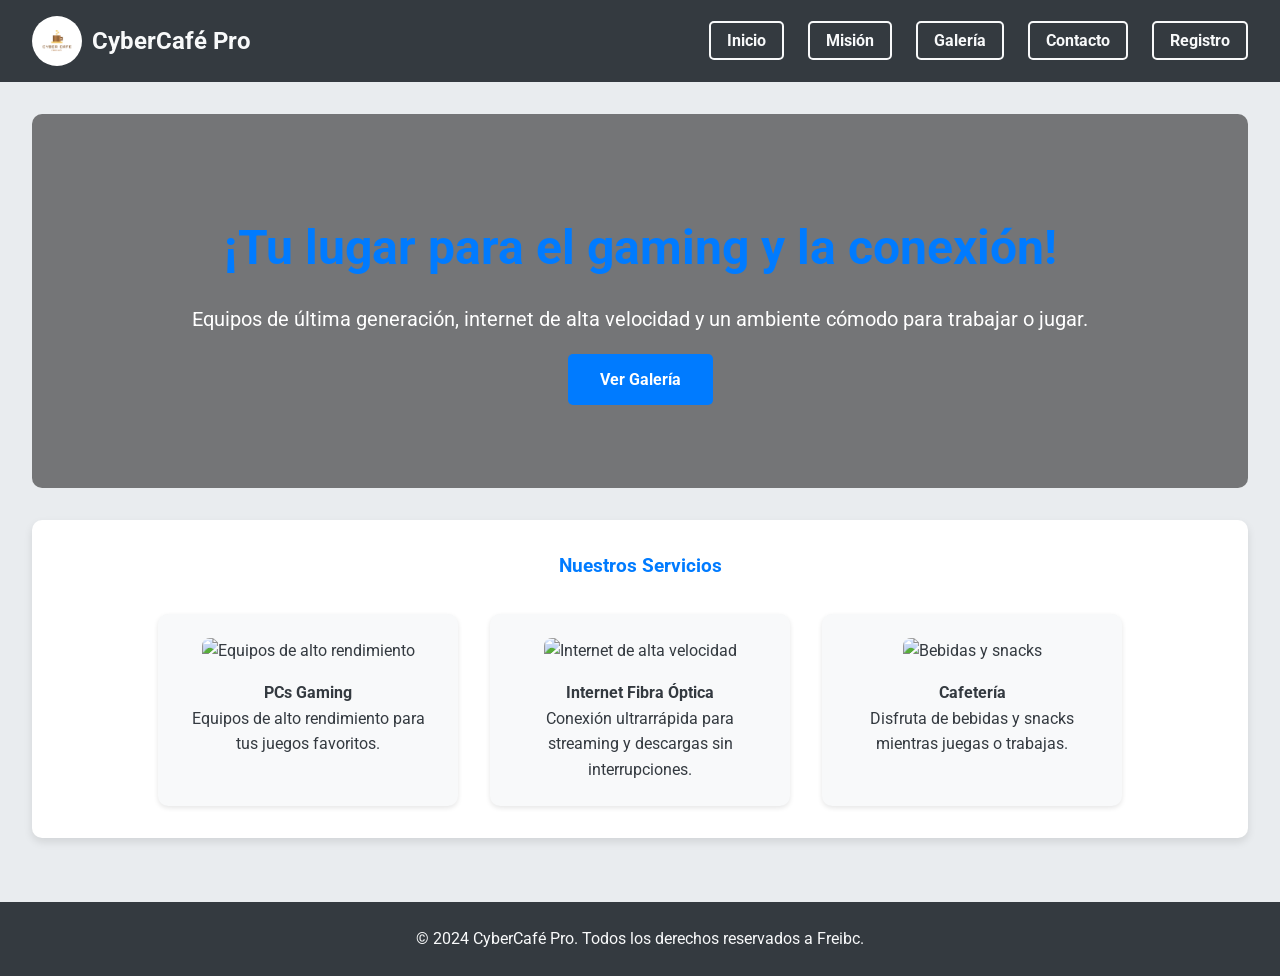
==== index.html @ aefdee65 "initial commit" ====
<!DOCTYPE html>
<html lang="es">
<head>
    <meta charset="UTF-8">
    <meta name="viewport" content="width=device-width, initial-scale=1.0">
    <title>CyberCafé - Inicio</title>
    <link rel="stylesheet" href="styles.css">
</head>
<body>
    <header>
    <div class="logo">
        <img src="[data-uri]" alt="Logo CyberCafé">
        <h1>CyberCafé Pro</h1>
    </div>
    <button class="menu-toggle" aria-label="Toggle navigation menu">
        <span></span>
        <span></span>
        <span></span>
    </button>
    <nav class="nav-links">
        <ul>
            <li><a href="index.html" class="nav-button">Inicio</a></li>
            <li><a href="Mision.html" class="nav-button">Misión</a></li>
            <li><a href="Galeria.html" class="nav-button">Galería</a></li>
            <li><a href="contacto.html" class="nav-button">Contacto</a></li>
            <li><a href="registro.html" class="nav-button">Registro</a></li>
        </ul>
    </nav>
</header>

    <main>
        <section class="hero">
            <div class="hero-content">
                <h2>¡Tu lugar para el gaming y la conexión!</h2>
                <p>Equipos de última generación, internet de alta velocidad y un ambiente cómodo para trabajar o jugar.</p>
                <a href="Galeria.html" class="cta-button">Ver Galería</a>
            </div>
        </section>

        <section class="services">
            <h3>Nuestros Servicios</h3>
            <div class="service-cards">
                <div class="card">
                    <img src="https://encrypted-tbn0.gstatic.com/images?q=tbn:ANd9GcT0Jfj5TYl6OGeAR7tx6cUHKBZXYnqy0KkGkFdvzjFelmilLmOEPoEXVnWvxpsPdME_N8Y&usqp=CAU" alt="Equipos de alto rendimiento">
                    <h4>PCs Gaming</h4>
                    <p>Equipos de alto rendimiento para tus juegos favoritos.</p>
                </div>
                <div class="card">
                    <img src="https://encrypted-tbn0.gstatic.com/images?q=tbn:ANd9GcSCpmRDUAZVI9Y-EkLAJDK2bNL8jsAkHQw8mA&s" alt="Internet de alta velocidad">
                    <h4>Internet Fibra Óptica</h4>
                    <p>Conexión ultrarrápida para streaming y descargas sin interrupciones.</p>
                </div>
                <div class="card">
                    <img src="https://encrypted-tbn0.gstatic.com/images?q=tbn:ANd9GcSEBYTar9UYnkkDcdITlEC1TetjvfOmjoZFKg&s" alt="Bebidas y snacks">
                    <h4>Cafetería</h4>
                    <p>Disfruta de bebidas y snacks mientras juegas o trabajas.</p>
                </div>
            </div>
        </section>
    </main>

    <footer>
        <p>&copy; 2024 CyberCafé Pro. Todos los derechos reservados a Freibc.</p>
    </footer>

    <script src="script.js"></script>
</body>
</html>
---- styles.css ----
@import url('https://fonts.googleapis.com/css2?family=Roboto:wght@400;700&display=swap');

:root {
    --primary-color: #007BFF;
    --secondary-color: #6c757d;
    --dark-color: #343a40;
    --light-color: #f8f9fa;
    --background-color: #e9ecef;
}

* {
    box-sizing: border-box;
    margin: 0;
    padding: 0;
}

body {
    font-family: 'Roboto', sans-serif;
    line-height: 1.6;
    background-color: var(--background-color);
    color: var(--dark-color);
}

header {
    background-color: var(--dark-color);
    color: var(--light-color);
    padding: 1rem 2rem;
    display: flex;
    justify-content: space-between;
    align-items: center;
    flex-wrap: wrap;
    position: sticky;
    top: 0;
    z-index: 1000;
}

.logo {
    display: flex;
    align-items: center;
}

.logo img {
    height: 50px;
    margin-right: 10px;
    border-radius: 50%;
}

.logo h1 {
    font-size: 1.5rem;
}

nav ul {
    list-style: none;
    display: flex;
    gap: 1.5rem;
}

nav a {
    color: var(--light-color);
    text-decoration: none;
    font-weight: 700;
    transition: color 0.3s ease;
}

nav a:hover {
    color: var(--primary-color);
}

.nav-button {
    background-color: transparent;
    border: 2px solid var(--light-color);
    padding: 0.5rem 1rem;
    border-radius: 5px;
    transition: background-color 0.3s ease, transform 0.3s ease;
}

.nav-button:hover {
    background-color: var(--primary-color);
    border-color: var(--primary-color);
    transform: scale(1.05);
}

/* Estilos para el menú de hamburguesa */
.menu-toggle {
    display: none; /* Oculto por defecto en desktop */
    flex-direction: column;
    justify-content: space-around;
    width: 30px;
    height: 25px;
    background: transparent;
    border: none;
    cursor: pointer;
    padding: 0;
    z-index: 1001;
}

.menu-toggle span {
    display: block;
    width: 100%;
    height: 3px;
    background: var(--light-color);
    border-radius: 3px;
    transition: all 0.3s linear;
    position: relative;
    transform-origin: 1px;
}

.menu-toggle.is-active span:nth-child(1) {
    transform: rotate(45deg);
}

.menu-toggle.is-active span:nth-child(2) {
    opacity: 0;
    transform: translateX(-100%);
}

.menu-toggle.is-active span:nth-child(3) {
    transform: rotate(-45deg);
}

.nav-links {
    transition: transform 0.5s ease-in-out;
}

main {
    padding: 2rem;
}

.hero {
    background: url('https://images.unsplash.com/photo-1542751371-adc38448a05e?ixlib=rb-4.0.3&q=85&fm=jpg&crop=entropy&cs=srgb&w=1920') no-repeat center center/cover;
    color: white;
    text-align: center;
    padding: 6rem 2rem;
    border-radius: 10px;
    margin-bottom: 2rem;
    position: relative;
    overflow: hidden;
}

.hero::before {
    content: '';
    position: absolute;
    top: 0;
    left: 0;
    width: 100%;
    height: 100%;
    background-color: rgba(0, 0, 0, 0.5);
    z-index: 1;
}

.hero-content {
    position: relative;
    z-index: 2;
}

.hero h2 {
    font-size: 3rem;
    margin-bottom: 1rem;
}

.hero p {
    font-size: 1.25rem;
    margin-bottom: 2rem;
}

.cta-button {
    background-color: var(--primary-color);
    color: white;
    padding: 1rem 2rem;
    text-decoration: none;
    border-radius: 5px;
    font-weight: 700;
    transition: background-color 0.3s ease, transform 0.3s ease;
}

.cta-button:hover {
    background-color: #0056b3;
    transform: scale(1.1);
}

.services, .mission-section, .gallery-section, .contact-section, .register-section {
    background-color: white;
    padding: 2rem;
    border-radius: 10px;
    box-shadow: 0 4px 8px rgba(0, 0, 0, 0.1);
    margin-bottom: 2rem;
}

.services h3, h2 {
    text-align: center;
    margin-bottom: 2rem;
    color: var(--primary-color);
}

.service-cards {
    display: flex;
    justify-content: center;
    flex-wrap: wrap;
    gap: 2rem;
}

.card {
    background-color: var(--light-color);
    border-radius: 10px;
    box-shadow: 0 2px 5px rgba(0, 0, 0, 0.1);
    width: 300px;
    text-align: center;
    padding: 1.5rem;
    transition: transform 0.3s ease, box-shadow 0.3s ease;
}

.card:hover {
    transform: translateY(-10px);
    box-shadow: 0 8px 16px rgba(0, 0, 0, 0.2);
}

.card img {
    width: 100%;
    height: 200px;
    object-fit: cover;
    border-radius: 8px;
    margin-bottom: 1rem;
}

.mission-section p {
    text-align: center;
    font-size: 1.1rem;
    max-width: 800px;
    margin: 0 auto;
}

.photo-gallery {
    display: grid;
    grid-template-columns: repeat(auto-fit, minmax(300px, 1fr));
    gap: 1rem;
}

.photo-gallery img {
    width: 100%;
    height: 100%;
    object-fit: cover;
    border-radius: 8px;
    transition: transform 0.3s ease;
}

.photo-gallery img:hover {
    transform: scale(1.05);
}

#contact-form, #register-form {
    display: flex;
    flex-direction: column;
    gap: 1rem;
    max-width: 500px;
    margin: 0 auto;
}

#contact-form label, #register-form label {
    font-weight: 700;
}

#contact-form input, #contact-form textarea, #register-form input {
    padding: 0.75rem;
    border: 1px solid var(--secondary-color);
    border-radius: 5px;
    font-size: 1rem;
}

.submit-button {
    background-color: var(--primary-color);
    color: white;
    padding: 1rem;
    border: none;
    border-radius: 5px;
    cursor: pointer;
    font-size: 1rem;
    font-weight: 700;
    transition: background-color 0.3s ease, transform 0.3s ease;
}

.submit-button:hover {
    background-color: #0056b3;
    transform: scale(1.02);
}

.social-links {
    text-align: center;
    margin-top: 1.5rem;
}

.social-button {
    background-color: var(--secondary-color);
    color: white;
    padding: 0.75rem 1.5rem;
    margin: 0 0.5rem;
    text-decoration: none;
    border-radius: 5px;
    font-weight: 700;
    transition: background-color 0.3s ease;
}

.social-button:hover {
    background-color: var(--dark-color);
}

footer {
    background-color: var(--dark-color);
    color: var(--light-color);
    text-align: center;
    padding: 1.5rem;
}

/* Media Queries para responsividad */
@media (max-width: 768px) {
    header {
        justify-content: space-between;
    }
    
    .menu-toggle {
        display: flex; /* Mostrar el botón de hamburguesa */
    }

    .nav-links {
        display: none;
        width: 100%;
        text-align: center;
        flex-direction: column;
        background-color: var(--dark-color);
        position: absolute;
        top: 80px; /* Ajusta este valor si el header tiene otra altura */
        left: 0;
        z-index: 999;
    }

    .nav-links.is-active {
        display: block;
    }

    .nav-links ul {
        flex-direction: column;
        padding: 1rem 0;
    }

    .nav-links li {
        margin: 1rem 0;
    }
}

@media (max-width: 480px) {
    .hero h2 {
        font-size: 2rem;
    }
    .hero p {
        font-size: 1rem;
    }
}
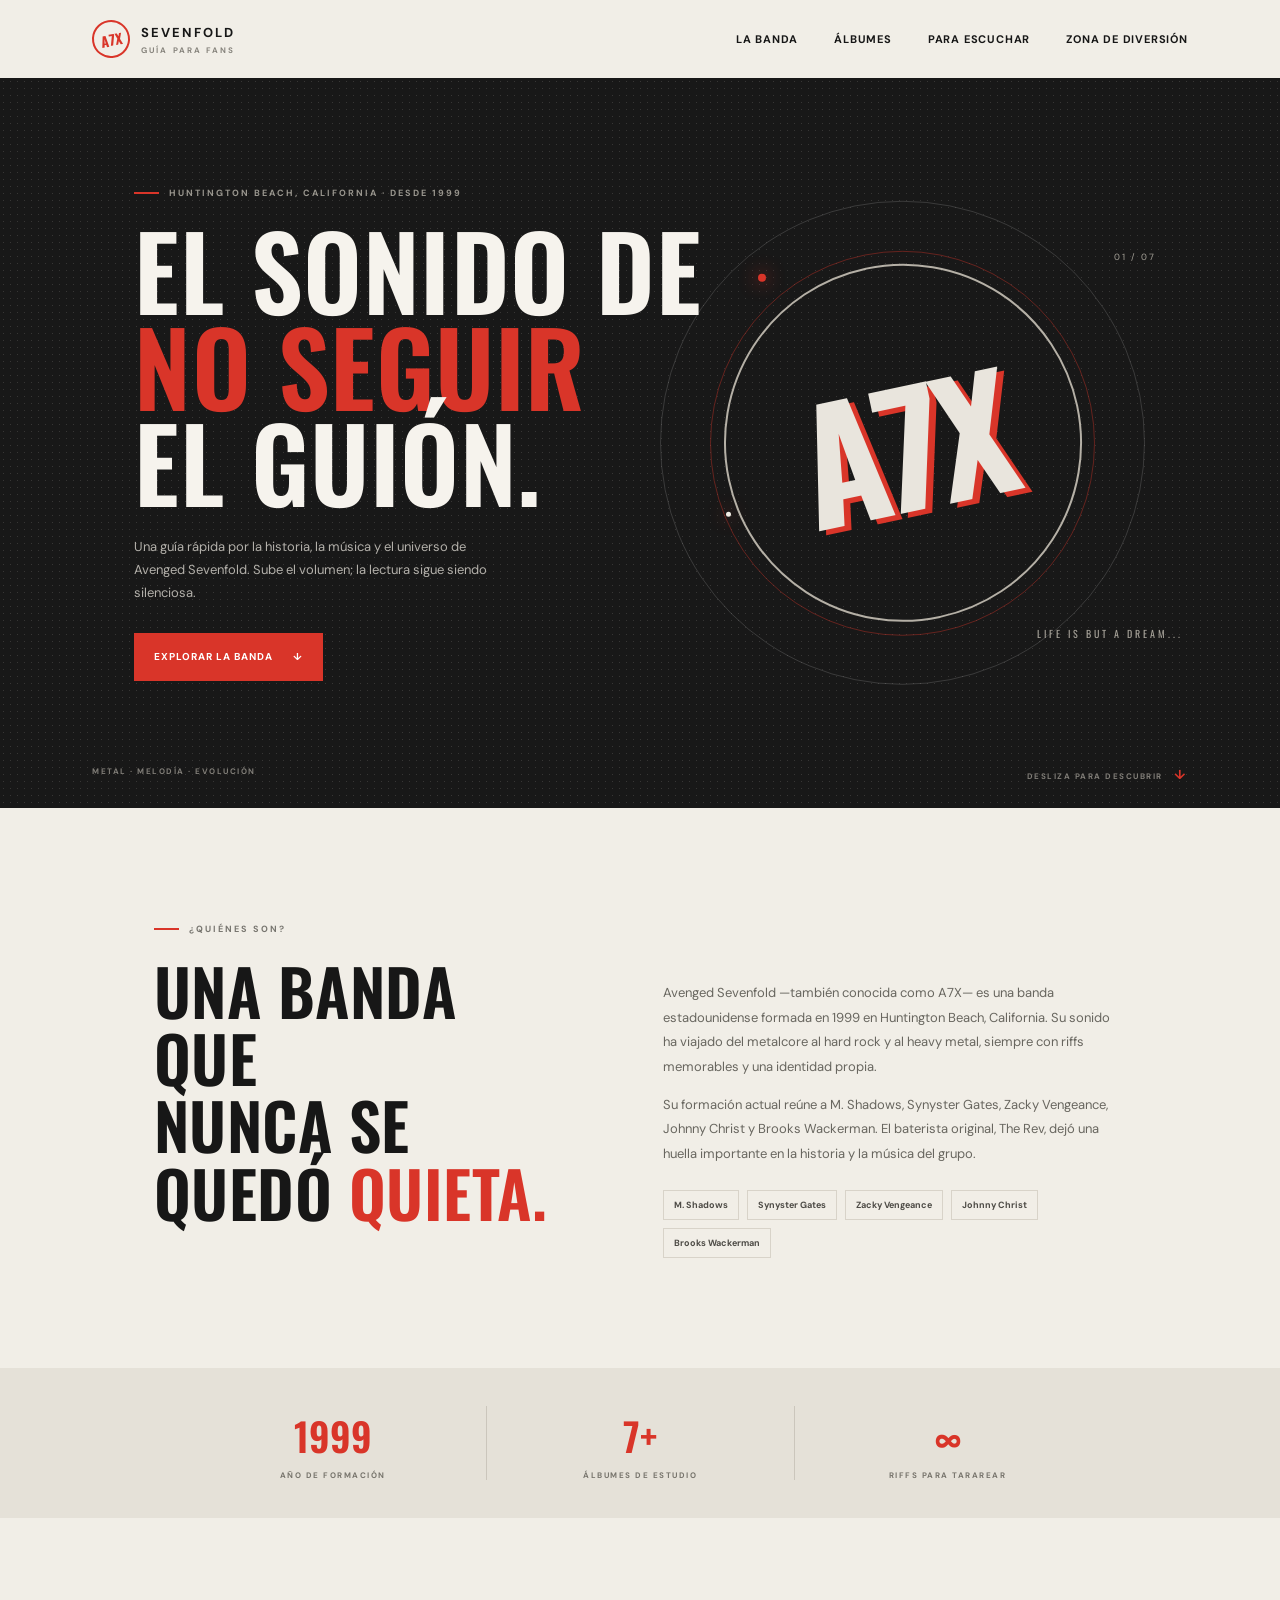
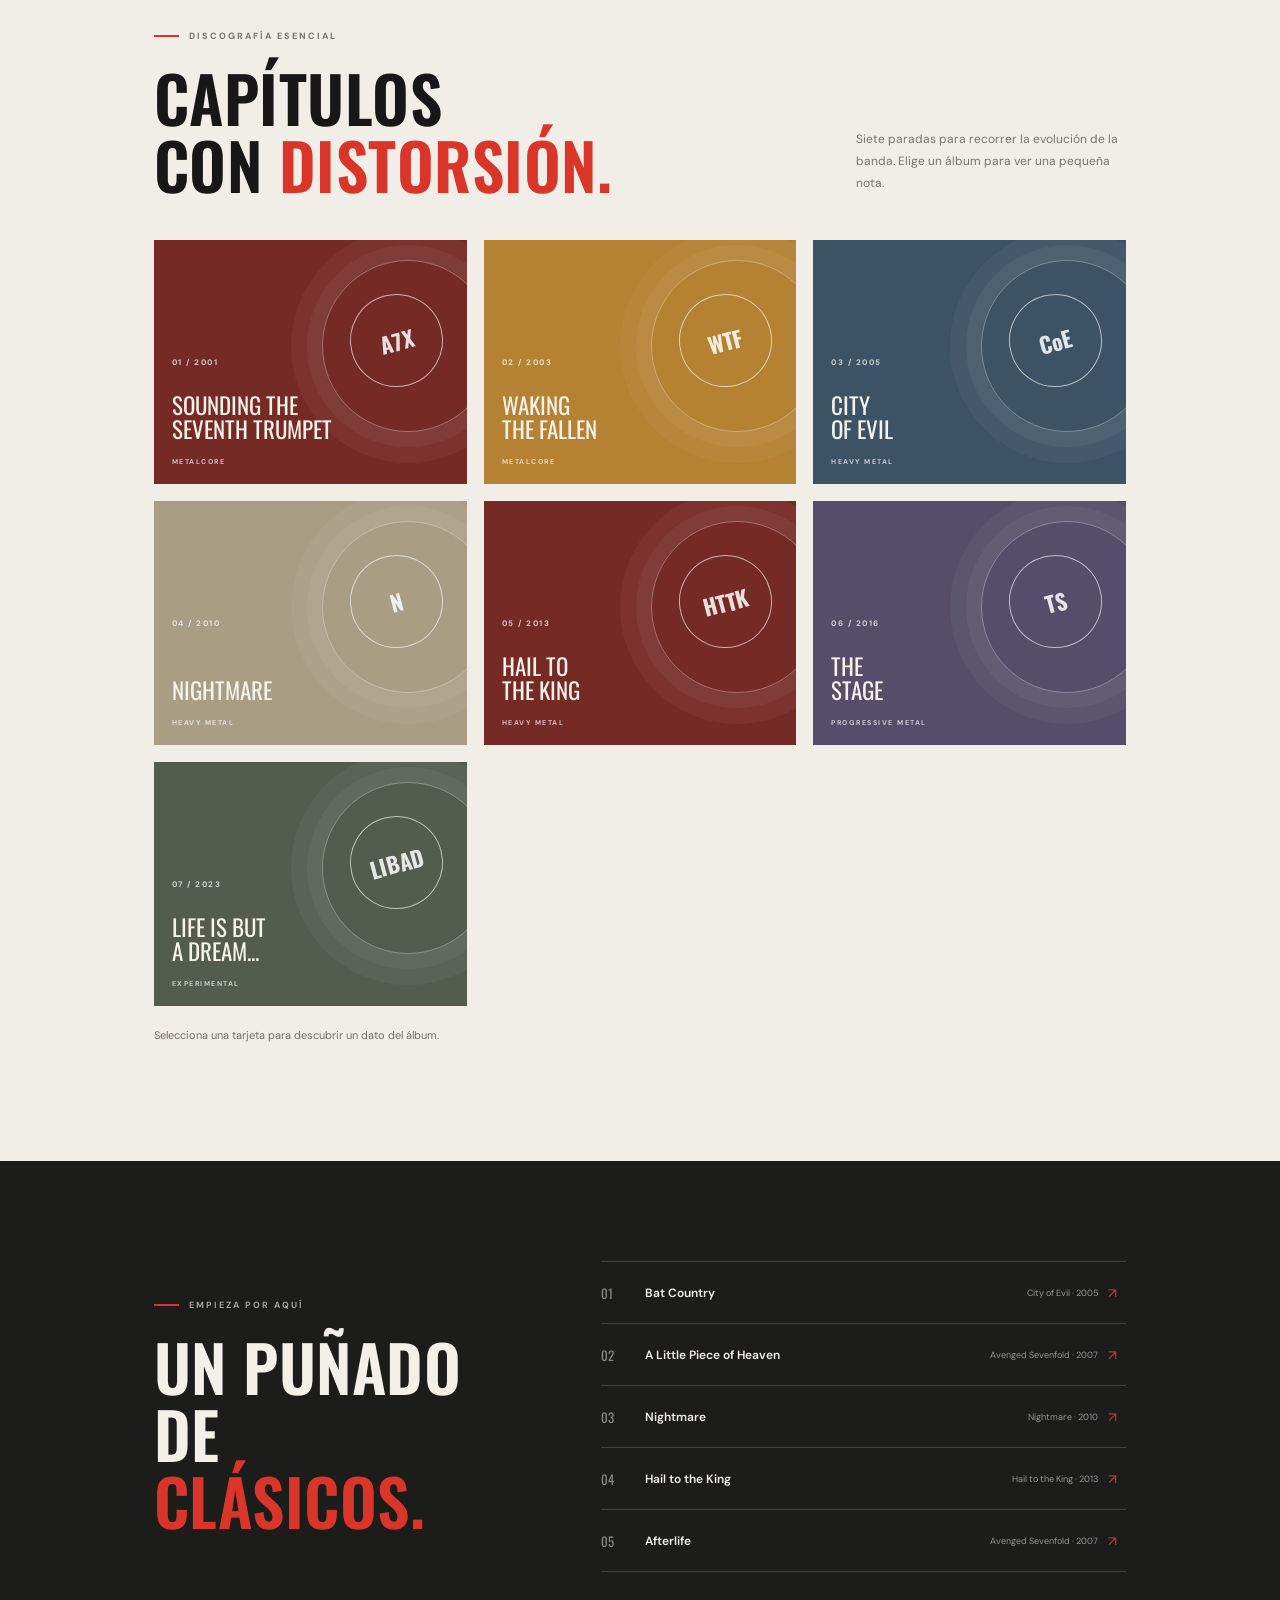
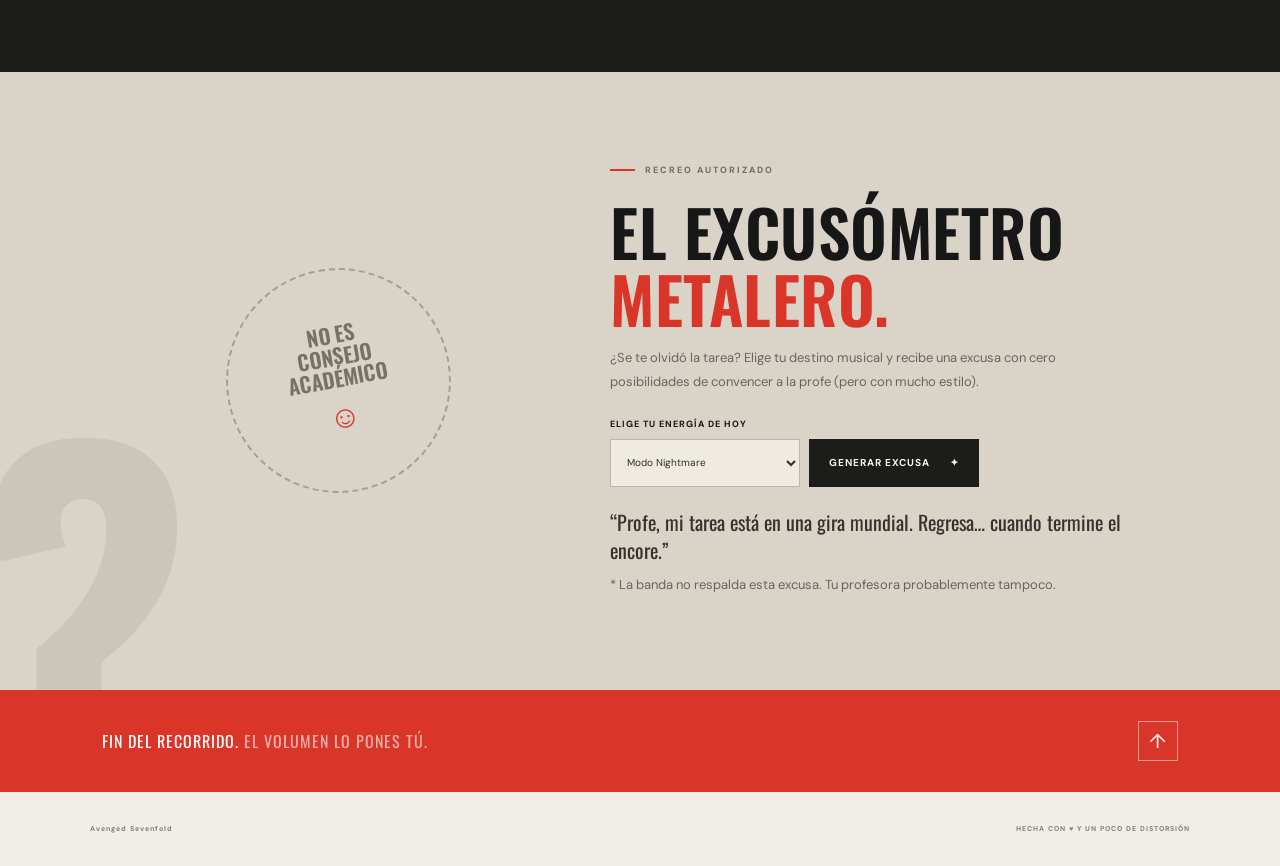
==== commit 02da8a15: "Add files via upload" ====
--- a/index.html
+++ b/index.html
@@ -1,68 +1,161 @@
-<!DOCTYPE html>
+<!doctype html>
 <html lang="es">
 <head>
-    <meta charset="UTF-8">
-    <meta name="viewport" content="width=device-width, initial-scale=1.0">
-    <title>CyberCafé - Inicio</title>
-    <link rel="stylesheet" href="styles.css">
+  <meta charset="utf-8">
+  <meta name="viewport" content="width=device-width, initial-scale=1">
+  <meta name="description" content="Una guía interactiva para descubrir la historia, los álbumes y las canciones de Avenged Sevenfold.">
+  <title>Avenged Sevenfold | Más allá del escenario</title>
+  <link rel="preconnect" href="https://fonts.googleapis.com">
+  <link rel="preconnect" href="https://fonts.gstatic.com" crossorigin>
+  <link href="https://fonts.googleapis.com/css2?family=DM+Sans:wght@400;500;600;700&family=Oswald:wght@500;600;700&display=swap" rel="stylesheet">
+  <link rel="stylesheet" href="styles.css">
 </head>
 <body>
-    <header>
-    <div class="logo">
-        <img src="[data-uri]" alt="Logo CyberCafé">
-        <h1>CyberCafé Pro</h1>
-    </div>
-    <button class="menu-toggle" aria-label="Toggle navigation menu">
-        <span></span>
-        <span></span>
-        <span></span>
+  <header class="site-header">
+    <a class="brand" href="#inicio" aria-label="Avenged Sevenfold, inicio">
+      <span class="brand-mark" aria-hidden="true">A7X</span>
+      <span>SEVENFOLD<span class="brand-subtitle">GUÍA PARA FANS</span></span>
+    </a>
+    <button class="menu-toggle" type="button" aria-expanded="false" aria-controls="main-nav">
+      <span class="sr-only">Abrir menú</span>
+      <span></span><span></span><span></span>
     </button>
-    <nav class="nav-links">
-        <ul>
-            <li><a href="index.html" class="nav-button">Inicio</a></li>
-            <li><a href="Mision.html" class="nav-button">Misión</a></li>
-            <li><a href="Galeria.html" class="nav-button">Galería</a></li>
-            <li><a href="contacto.html" class="nav-button">Contacto</a></li>
-            <li><a href="registro.html" class="nav-button">Registro</a></li>
-        </ul>
+    <nav id="main-nav" class="main-nav" aria-label="Navegación principal">
+      <a href="#historia">La banda</a>
+      <a href="#albumes">Álbumes</a>
+      <a href="#canciones">Para escuchar</a>
+      <a href="#diversion">Zona de diversión</a>
     </nav>
-</header>
+  </header>
 
-    <main>
-        <section class="hero">
-            <div class="hero-content">
-                <h2>¡Tu lugar para el gaming y la conexión!</h2>
-                <p>Equipos de última generación, internet de alta velocidad y un ambiente cómodo para trabajar o jugar.</p>
-                <a href="Galeria.html" class="cta-button">Ver Galería</a>
-            </div>
-        </section>
+  <main>
+    <section class="hero" id="inicio">
+      <div class="hero-content">
+        <p class="eyebrow"><span class="eyebrow-line"></span> Huntington Beach, California · Desde 1999</p>
+        <h1>EL SONIDO DE<br><span>NO SEGUIR</span><br>EL GUIÓN.</h1>
+        <p class="hero-copy">Una guía rápida por la historia, la música y el universo de Avenged Sevenfold. Sube el volumen; la lectura sigue siendo silenciosa.</p>
+        <a class="button button-primary" href="#historia">Explorar la banda <span aria-hidden="true">↓</span></a>
+      </div>
+      <div class="hero-art" aria-label="Ilustración decorativa inspirada en el heavy metal">
+        <div class="orbit orbit-one"></div>
+        <div class="orbit orbit-two"></div>
+        <div class="hero-symbol">A7X</div>
+        <span class="hero-caption">LIFE IS BUT A DREAM...</span>
+        <span class="hero-index">01 / 07</span>
+      </div>
+      <div class="hero-bottom"><span>METAL · MELODÍA · EVOLUCIÓN</span><span>DESLIZA PARA DESCUBRIR <b>↓</b></span></div>
+    </section>
 
-        <section class="services">
-            <h3>Nuestros Servicios</h3>
-            <div class="service-cards">
-                <div class="card">
-                    <img src="https://encrypted-tbn0.gstatic.com/images?q=tbn:ANd9GcT0Jfj5TYl6OGeAR7tx6cUHKBZXYnqy0KkGkFdvzjFelmilLmOEPoEXVnWvxpsPdME_N8Y&usqp=CAU" alt="Equipos de alto rendimiento">
-                    <h4>PCs Gaming</h4>
-                    <p>Equipos de alto rendimiento para tus juegos favoritos.</p>
-                </div>
-                <div class="card">
-                    <img src="https://encrypted-tbn0.gstatic.com/images?q=tbn:ANd9GcSCpmRDUAZVI9Y-EkLAJDK2bNL8jsAkHQw8mA&s" alt="Internet de alta velocidad">
-                    <h4>Internet Fibra Óptica</h4>
-                    <p>Conexión ultrarrápida para streaming y descargas sin interrupciones.</p>
-                </div>
-                <div class="card">
-                    <img src="https://encrypted-tbn0.gstatic.com/images?q=tbn:ANd9GcSEBYTar9UYnkkDcdITlEC1TetjvfOmjoZFKg&s" alt="Bebidas y snacks">
-                    <h4>Cafetería</h4>
-                    <p>Disfruta de bebidas y snacks mientras juegas o trabajas.</p>
-                </div>
-            </div>
-        </section>
-    </main>
+    <section class="intro section-wrap" id="historia">
+      <div class="section-heading">
+        <p class="eyebrow"><span class="eyebrow-line"></span> ¿Quiénes son?</p>
+        <h2>Una banda que<br>nunca se quedó <em>quieta.</em></h2>
+      </div>
+      <div class="intro-copy">
+        <p>Avenged Sevenfold —también conocida como A7X— es una banda estadounidense formada en 1999 en Huntington Beach, California. Su sonido ha viajado del metalcore al hard rock y al heavy metal, siempre con riffs memorables y una identidad propia.</p>
+        <p>Su formación actual reúne a M. Shadows, Synyster Gates, Zacky Vengeance, Johnny Christ y Brooks Wackerman. El baterista original, The Rev, dejó una huella importante en la historia y la música del grupo.</p>
+        <div class="member-tags" aria-label="Integrantes actuales">
+          <span>M. Shadows</span><span>Synyster Gates</span><span>Zacky Vengeance</span><span>Johnny Christ</span><span>Brooks Wackerman</span>
+        </div>
+      </div>
+    </section>
 
-    <footer>
-        <p>&copy; 2024 CyberCafé Pro. Todos los derechos reservados a Freibc.</p>
-    </footer>
+    <section class="stats-band" aria-label="Datos de la banda">
+      <div><strong>1999</strong><span>AÑO DE FORMACIÓN</span></div>
+      <div><strong>7+</strong><span>ÁLBUMES DE ESTUDIO</span></div>
+      <div><strong>∞</strong><span>RIFFS PARA TARAREAR</span></div>
+    </section>
 
-    <script src="script.js"></script>
+    <section class="albums section-wrap" id="albumes">
+      <div class="section-topline">
+        <div class="section-heading">
+          <p class="eyebrow"><span class="eyebrow-line"></span> Discografía esencial</p>
+          <h2>Capítulos<br>con <em>distorsión.</em></h2>
+        </div>
+        <p class="section-note">Siete paradas para recorrer la evolución de la banda. Elige un álbum para ver una pequeña nota.</p>
+      </div>
+      <div class="album-grid">
+        <button class="album-card album-red" type="button" data-album="sound">
+          <span class="album-number">01 / 2001</span><span class="album-art">A7X</span>
+          <span class="album-name">Sounding the<br>Seventh Trumpet</span><span class="album-genre">METALCORE</span>
+        </button>
+        <button class="album-card album-gold" type="button" data-album="waking">
+          <span class="album-number">02 / 2003</span><span class="album-art">WTF</span>
+          <span class="album-name">Waking<br>the Fallen</span><span class="album-genre">METALCORE</span>
+        </button>
+        <button class="album-card album-blue" type="button" data-album="city">
+          <span class="album-number">03 / 2005</span><span class="album-art">CoE</span>
+          <span class="album-name">City<br>of Evil</span><span class="album-genre">HEAVY METAL</span>
+        </button>
+        <button class="album-card album-cream" type="button" data-album="nightmare">
+          <span class="album-number">04 / 2010</span><span class="album-art">N</span>
+          <span class="album-name">Nightmare</span><span class="album-genre">HEAVY METAL</span>
+        </button>
+        <button class="album-card album-red" type="button" data-album="hail">
+          <span class="album-number">05 / 2013</span><span class="album-art">HTTK</span>
+          <span class="album-name">Hail to<br>the King</span><span class="album-genre">HEAVY METAL</span>
+        </button>
+        <button class="album-card album-violet" type="button" data-album="stage">
+          <span class="album-number">06 / 2016</span><span class="album-art">TS</span>
+          <span class="album-name">The<br>Stage</span><span class="album-genre">PROGRESSIVE METAL</span>
+        </button>
+        <button class="album-card album-green" type="button" data-album="dream">
+          <span class="album-number">07 / 2023</span><span class="album-art">LIBAD</span>
+          <span class="album-name">Life Is But<br>a Dream...</span><span class="album-genre">EXPERIMENTAL</span>
+        </button>
+      </div>
+      <p class="album-detail" id="album-detail" aria-live="polite">Selecciona una tarjeta para descubrir un dato del álbum.</p>
+    </section>
+
+    <section class="listen-section" id="canciones">
+      <div class="listen-inner">
+        <div>
+          <p class="eyebrow"><span class="eyebrow-line"></span> Empieza por aquí</p>
+          <h2>Un puñado de<br><em>clásicos.</em></h2>
+        </div>
+        <div class="track-list">
+          <div class="track"><span>01</span><strong>Bat Country</strong><small>City of Evil · 2005</small><span class="track-mark">↗</span></div>
+          <div class="track"><span>02</span><strong>A Little Piece of Heaven</strong><small>Avenged Sevenfold · 2007</small><span class="track-mark">↗</span></div>
+          <div class="track"><span>03</span><strong>Nightmare</strong><small>Nightmare · 2010</small><span class="track-mark">↗</span></div>
+          <div class="track"><span>04</span><strong>Hail to the King</strong><small>Hail to the King · 2013</small><span class="track-mark">↗</span></div>
+          <div class="track"><span>05</span><strong>Afterlife</strong><small>Avenged Sevenfold · 2007</small><span class="track-mark">↗</span></div>
+        </div>
+      </div>
+    </section>
+
+    <section class="fun-zone section-wrap" id="diversion">
+      <div class="fun-stamp" aria-hidden="true"><span>NO ES<br>CONSEJO<br>ACADÉMICO</span><b>☺</b></div>
+      <div class="fun-copy">
+        <p class="eyebrow"><span class="eyebrow-line"></span> Recreo autorizado</p>
+        <h2>El excusómetro<br><em>metalero.</em></h2>
+        <p>¿Se te olvidó la tarea? Elige tu destino musical y recibe una excusa con cero posibilidades de convencer a la profe (pero con mucho estilo).</p>
+        <label for="mood-select">Elige tu energía de hoy</label>
+        <div class="excuse-controls">
+          <select id="mood-select">
+            <option value="nightmare">Modo Nightmare</option>
+            <option value="bat">Modo Bat Country</option>
+            <option value="heaven">Modo A Little Piece of Heaven</option>
+            <option value="stage">Modo The Stage</option>
+          </select>
+          <button class="button button-dark" type="button" id="excuse-button">Generar excusa <span aria-hidden="true">✦</span></button>
+        </div>
+        <blockquote id="excuse-output" aria-live="polite">“Profe, mi tarea está en una gira mundial. Regresa… cuando termine el encore.”</blockquote>
+        <p class="tiny-note">* La banda no respalda esta excusa. Tu profesora probablemente tampoco.</p>
+      </div>
+    </section>
+
+    <section class="closing">
+      <p>FIN DEL RECORRIDO. <span>EL VOLUMEN LO PONES TÚ.</span></p>
+      <a href="#inicio" aria-label="Volver al inicio">↑</a>
+    </section>
+  </main>
+
+  <footer class="site-footer">
+    <span>Avenged Sevenfold </span>
+    <span>HECHA CON ♥ Y UN POCO DE DISTORSIÓN</span>
+  </footer>
+
+  <script src="jquery-3.7.1.min.js"></script>
+  <script src="script.js"></script>
 </body>
-</html>+</html>
--- a/styles.css
+++ b/styles.css
@@ -1,356 +1,172 @@
-@import url('https://fonts.googleapis.com/css2?family=Roboto:wght@400;700&display=swap');
-
 :root {
-    --primary-color: #007BFF;
-    --secondary-color: #6c757d;
-    --dark-color: #343a40;
-    --light-color: #f8f9fa;
-    --background-color: #e9ecef;
+  color-scheme: light;
+  --ink: #171717;
+  --paper: #f1eee7;
+  --muted: #77756f;
+  --red: #d93529;
+  --display: "Oswald", Impact, sans-serif;
+  --body: "DM Sans", Arial, sans-serif;
 }
 
-* {
-    box-sizing: border-box;
-    margin: 0;
-    padding: 0;
+* { box-sizing: border-box; }
+html { scroll-behavior: smooth; }
+body { margin: 0; background: var(--paper); color: var(--ink); font-family: var(--body); }
+button, select { font: inherit; }
+a { color: inherit; text-decoration: none; }
+.sr-only { position: absolute; width: 1px; height: 1px; padding: 0; margin: -1px; overflow: hidden; clip: rect(0, 0, 0, 0); white-space: nowrap; border: 0; }
+
+.site-header { height: 78px; padding: 0 7.2%; display: flex; align-items: center; justify-content: space-between; background: var(--paper); position: relative; z-index: 5; }
+.brand { display: flex; align-items: center; gap: 11px; font-size: 13px; font-weight: 700; letter-spacing: 2px; }
+.brand-mark { width: 38px; height: 38px; border: 2px solid var(--red); border-radius: 50%; display: grid; place-items: center; color: var(--red); font-family: var(--display); font-size: 14px; letter-spacing: 0; transform: rotate(-9deg); }
+.brand-subtitle { display: block; margin-top: 4px; color: #86837c; font-size: 8px; letter-spacing: 2.1px; }
+.main-nav { display: flex; align-items: center; gap: 36px; }
+.main-nav a { font-size: 11px; font-weight: 700; letter-spacing: .8px; text-transform: uppercase; transition: color .2s; }
+.main-nav a:hover { color: var(--red); }
+.menu-toggle { display: none; }
+
+.hero { min-height: 600px; height: min(730px, calc(100vh - 78px)); max-height: 790px; position: relative; overflow: hidden; background: #181818; color: #f6f3ed; padding: 8.5% 10.5% 0; }
+.hero::before { content: ""; position: absolute; inset: 0; opacity: .15; background-image: radial-gradient(#e7e0d7 .65px, transparent .65px); background-size: 7px 7px; pointer-events: none; }
+.hero-content { position: relative; z-index: 2; max-width: 610px; }
+.eyebrow { display: flex; align-items: center; gap: 10px; margin: 0 0 22px; color: #99968e; font-size: 9px; font-weight: 700; letter-spacing: 2px; text-transform: uppercase; }
+.eyebrow-line { display: inline-block; width: 25px; height: 2px; background: var(--red); }
+.hero h1, h2 { margin: 0; font-family: var(--display); font-weight: 600; letter-spacing: .5px; text-transform: uppercase; }
+.hero h1 { font-size: clamp(58px, 8vw, 112px); line-height: .94; }
+.hero h1 span { color: var(--red); }
+.hero-copy { max-width: 370px; margin: 25px 0 28px; color: #b3b0aa; font-size: 13px; line-height: 1.8; }
+.button { min-height: 48px; padding: 0 20px; border: 0; display: inline-flex; align-items: center; justify-content: center; gap: 20px; font-size: 10px; font-weight: 700; letter-spacing: 1px; text-transform: uppercase; cursor: pointer; transition: transform .2s, background .2s; }
+.button:hover { transform: translateY(-2px); }
+.button-primary { color: #fff; background: var(--red); }
+.button-primary:hover { background: #b72820; }
+.hero-art { width: min(43vw, 580px); aspect-ratio: 1; position: absolute; top: 50%; right: 8%; transform: translateY(-50%); display: grid; place-items: center; }
+.orbit { position: absolute; border: 1px solid rgba(255,255,255,.15); border-radius: 50%; }
+.orbit-one { inset: 6%; }
+.orbit-two { inset: 15%; border-color: rgba(217,53,41,.4); }
+.orbit-one::before, .orbit-two::before { content: ""; position: absolute; width: 8px; height: 8px; top: 15%; left: 20%; border-radius: 50%; background: var(--red); box-shadow: 0 0 18px var(--red); }
+.orbit-two::before { top: 68%; left: 4%; width: 5px; height: 5px; background: #f2eee6; }
+.hero-symbol { width: 65%; height: 65%; display: grid; place-items: center; border: 2px solid #b5b0a6; border-radius: 50%; color: #e9e5dd; font-family: var(--display); font-size: clamp(70px, 12vw, 170px); font-weight: 700; letter-spacing: -8px; text-shadow: 6px 6px 0 var(--red); transform: rotate(-12deg); }
+.hero-caption { position: absolute; bottom: 14%; right: -1%; color: #a5a198; font-family: var(--display); font-size: 10px; letter-spacing: 3px; }
+.hero-index { position: absolute; top: 15%; right: 4%; color: #a5a198; font-size: 9px; letter-spacing: 2px; }
+.hero-bottom { position: absolute; z-index: 2; right: 7.2%; bottom: 25px; left: 7.2%; display: flex; justify-content: space-between; color: #817e78; font-size: 8px; font-weight: 700; letter-spacing: 1.5px; }
+.hero-bottom b { padding-left: 8px; color: var(--red); font-size: 13px; }
+
+.section-wrap { padding-right: 12%; padding-left: 12%; }
+.intro { display: grid; grid-template-columns: 1fr 1.1fr; gap: 9%; padding-top: 115px; padding-bottom: 110px; }
+.section-heading .eyebrow { color: #77756f; }
+.section-heading h2, .listen-inner h2, .fun-copy h2 { font-size: clamp(42px, 5vw, 65px); line-height: 1.05; }
+h2 em { color: var(--red); font-style: normal; }
+.intro-copy { padding-top: 45px; }
+.intro-copy p, .fun-copy > p:not(.eyebrow) { color: #68665f; font-size: 13px; line-height: 1.9; }
+.member-tags { display: flex; flex-wrap: wrap; gap: 8px; margin-top: 23px; }
+.member-tags span { border: 1px solid #d8d3c9; padding: 8px 10px; color: #4d4b46; font-size: 9px; font-weight: 700; }
+.stats-band { min-height: 150px; padding: 25px 14%; display: grid; grid-template-columns: repeat(3, 1fr); align-items: center; background: #e5e1d8; }
+.stats-band div { display: flex; flex-direction: column; gap: 6px; text-align: center; }
+.stats-band div + div { border-left: 1px solid #cbc6bc; }
+.stats-band strong { color: var(--red); font-family: var(--display); font-size: 39px; font-weight: 600; }
+.stats-band span { color: #77746c; font-size: 8px; font-weight: 700; letter-spacing: 1.5px; }
+
+.albums { padding-top: 112px; padding-bottom: 110px; }
+.section-topline { display: flex; align-items: end; justify-content: space-between; margin-bottom: 42px; }
+.section-note { max-width: 270px; margin: 0 0 4px; color: #77746c; font-size: 12px; line-height: 1.8; }
+.album-grid { display: grid; grid-template-columns: repeat(3, 1fr); gap: 17px; }
+.album-card { min-height: 244px; padding: 18px; position: relative; overflow: hidden; border: 0; text-align: left; color: #f7f3e9; cursor: pointer; transition: transform .2s, box-shadow .2s; }
+.album-card:hover, .album-card:focus-visible { transform: translateY(-5px); box-shadow: 0 12px 24px #17171726; outline: 2px solid var(--red); outline-offset: 2px; }
+.album-red { background: #762a25; }.album-gold { background: #b58132; }.album-blue { background: #3c5365; }.album-cream { background: #a99d84; }.album-violet { background: #554d69; }.album-green { background: #535c4d; }
+.album-card::after { content: ""; position: absolute; width: 170px; height: 170px; right: -27px; top: 20px; border: 1px solid #ffffff54; border-radius: 50%; box-shadow: 0 0 0 15px #ffffff0b, 0 0 0 31px #ffffff0b; }
+.album-number, .album-genre { position: relative; z-index: 1; display: block; font-size: 8px; font-weight: 700; letter-spacing: 1.5px; }
+.album-number { color: #ffffffbb; }
+.album-art { width: 93px; height: 93px; position: absolute; top: 54px; right: 24px; display: grid; place-items: center; border: 1px solid #ffffffa1; border-radius: 50%; color: #ffffffd9; font-family: var(--display); font-size: 22px; font-weight: 700; transform: rotate(-15deg); }
+.album-name { position: absolute; z-index: 1; bottom: 43px; left: 18px; font-family: var(--display); font-size: 23px; line-height: 1.05; text-transform: uppercase; }
+.album-genre { position: absolute; z-index: 1; bottom: 18px; left: 18px; color: #ffffffb0; font-size: 7px; }
+.album-detail { min-height: 23px; margin: 22px 0 0; color: #716e66; font-size: 11px; }
+
+.listen-section { background: #1c1c1b; color: #f3f0e9; }
+.listen-inner { padding: 100px 12%; display: grid; grid-template-columns: .8fr 1.2fr; gap: 10%; align-items: center; }
+.listen-inner .eyebrow { color: #a7a39b; }
+.track-list { border-top: 1px solid #43423f; }
+.track { min-height: 62px; display: grid; grid-template-columns: 34px 1fr auto 18px; align-items: center; gap: 10px; border-bottom: 1px solid #43423f; }
+.track > span:first-child { color: #8a8780; font-family: var(--display); font-size: 13px; }
+.track strong { font-size: 12px; font-weight: 600; }
+.track small { color: #99968e; font-size: 9px; }
+.track-mark { color: var(--red); font-size: 14px; }
+
+.fun-zone { min-height: 500px; padding-top: 92px; padding-bottom: 92px; position: relative; display: grid; grid-template-columns: 1fr 1.4fr; gap: 9%; align-items: center; overflow: hidden; background: #d9d3c8; }
+.fun-zone::before { content: "?"; position: absolute; left: -20px; bottom: -130px; color: #ccc5b9; font-family: var(--display); font-size: 440px; font-weight: 700; line-height: 1; }
+.fun-stamp { width: 225px; height: 225px; position: relative; z-index: 1; justify-self: center; display: flex; flex-direction: column; align-items: center; justify-content: center; gap: 8px; border: 2px dashed #a59e91; border-radius: 50%; color: #777166; text-align: center; transform: rotate(-10deg); }
+.fun-stamp span { font-family: var(--display); font-size: 21px; font-weight: 600; line-height: 1.05; }
+.fun-stamp b { color: var(--red); font-size: 31px; }
+.fun-copy { position: relative; z-index: 1; max-width: 535px; }
+.fun-copy .eyebrow { color: #6f6a60; }
+.fun-copy > p:not(.eyebrow) { max-width: 460px; }
+.fun-copy label { display: block; margin: 23px 0 9px; font-size: 9px; font-weight: 700; letter-spacing: 1px; text-transform: uppercase; }
+.excuse-controls { display: flex; gap: 9px; }
+.excuse-controls select { min-width: 190px; padding: 0 12px; border: 1px solid #bdb6a9; border-radius: 0; background: #efebe3; color: #302f2b; font-size: 10px; }
+.button-dark { color: #f7f4ed; background: #1c1c1b; }
+.button-dark:hover { background: var(--red); }
+.fun-copy blockquote { min-height: 49px; margin: 21px 0 9px; color: #35332f; font-family: var(--display); font-size: 20px; line-height: 1.4; }
+.tiny-note { margin: 0; color: #7b766c; font-size: 9px; }
+.closing { min-height: 102px; padding: 15px 8%; display: flex; align-items: center; justify-content: space-between; background: var(--red); color: white; }
+.closing p { font-family: var(--display); font-size: 16px; letter-spacing: 1px; }
+.closing p span { color: #ffffff9c; }
+.closing a { width: 40px; height: 40px; display: grid; place-items: center; border: 1px solid #ffffff80; font-size: 20px; }
+.site-footer { min-height: 74px; padding: 19px 7%; display: flex; align-items: center; justify-content: space-between; gap: 20px; color: #827f77; font-size: 7px; font-weight: 700; letter-spacing: 1px; }
+
+@media (max-width: 900px) {
+  .hero { padding-left: 8%; }
+  .hero-art { right: -4%; opacity: .7; }
+  .section-wrap { padding-right: 8%; padding-left: 8%; }
+  .intro { gap: 5%; }
+  .album-grid { grid-template-columns: repeat(2, 1fr); }
+  .listen-inner { padding-right: 8%; padding-left: 8%; gap: 6%; }
+  .fun-zone { grid-template-columns: .7fr 1.3fr; gap: 5%; }
+  .fun-stamp { width: 180px; height: 180px; }
 }
 
-body {
-    font-family: 'Roboto', sans-serif;
-    line-height: 1.6;
-    background-color: var(--background-color);
-    color: var(--dark-color);
+@media (max-width: 650px) {
+  .site-header { height: 68px; padding: 0 6%; }
+  .menu-toggle { width: 42px; height: 42px; padding: 11px 8px; display: flex; flex-direction: column; justify-content: center; gap: 5px; border: 0; background: transparent; }
+  .menu-toggle span:not(.sr-only) { height: 2px; width: 24px; display: block; background: var(--ink); }
+  .main-nav { position: absolute; top: 68px; right: 0; left: 0; padding: 9px 6% 19px; display: none; flex-direction: column; align-items: flex-start; gap: 0; background: var(--paper); box-shadow: 0 12px 15px #00000012; }
+  .main-nav.is-open { display: flex; }
+  .main-nav a { width: 100%; padding: 13px 0; border-bottom: 1px solid #ddd8ce; }
+  .hero { height: auto; min-height: 690px; padding: 92px 7% 90px; }
+  .hero h1 { font-size: clamp(60px, 17vw, 93px); }
+  .hero-art { width: 78vw; top: auto; right: -15%; bottom: -12%; transform: none; opacity: .38; }
+  .hero-copy { max-width: 320px; }
+  .hero-bottom { right: 7%; left: 7%; font-size: 7px; }
+  .hero-bottom span:last-child { display: none; }
+  .section-wrap { padding-right: 7%; padding-left: 7%; }
+  .intro { grid-template-columns: 1fr; gap: 0; padding-top: 78px; padding-bottom: 74px; }
+  .intro-copy { padding-top: 20px; }
+  .section-heading h2, .listen-inner h2, .fun-copy h2 { font-size: 49px; }
+  .stats-band { min-height: 125px; padding: 22px 5%; }
+  .stats-band strong { font-size: 31px; }
+  .stats-band span { font-size: 6px; letter-spacing: .9px; }
+  .albums { padding-top: 76px; padding-bottom: 75px; }
+  .section-topline { align-items: flex-start; flex-direction: column; gap: 17px; margin-bottom: 27px; }
+  .section-note { max-width: 330px; }
+  .album-grid { gap: 10px; }
+  .album-card { min-height: 200px; padding: 13px; }
+  .album-card::after { width: 130px; height: 130px; right: -35px; top: 23px; }
+  .album-art { width: 67px; height: 67px; top: 51px; right: 12px; font-size: 17px; }
+  .album-name { bottom: 39px; left: 13px; font-size: 19px; }
+  .album-genre { bottom: 15px; left: 13px; font-size: 6px; }
+  .album-number { font-size: 7px; }
+  .listen-inner { padding: 75px 7%; grid-template-columns: 1fr; gap: 30px; }
+  .track { grid-template-columns: 23px 1fr auto 12px; gap: 7px; }
+  .track strong { font-size: 10px; }
+  .track small { font-size: 7px; }
+  .fun-zone { padding: 75px 7%; grid-template-columns: 1fr; gap: 34px; }
+  .fun-stamp { width: 145px; height: 145px; justify-self: start; }
+  .fun-stamp span { font-size: 17px; }
+  .excuse-controls { align-items: stretch; flex-direction: column; }
+  .excuse-controls select { min-height: 46px; }
+  .fun-copy blockquote { font-size: 18px; }
+  .closing { min-height: 85px; padding: 12px 7%; }
+  .closing p { max-width: 240px; font-size: 13px; line-height: 1.6; }
+  .site-footer { align-items: flex-start; flex-direction: column; gap: 8px; padding: 19px 7%; }
 }
 
-header {
-    background-color: var(--dark-color);
-    color: var(--light-color);
-    padding: 1rem 2rem;
-    display: flex;
-    justify-content: space-between;
-    align-items: center;
-    flex-wrap: wrap;
-    position: sticky;
-    top: 0;
-    z-index: 1000;
+@media (prefers-reduced-motion: reduce) {
+  html { scroll-behavior: auto; }
+  *, *::before, *::after { transition-duration: .01ms !important; }
 }
-
-.logo {
-    display: flex;
-    align-items: center;
-}
-
-.logo img {
-    height: 50px;
-    margin-right: 10px;
-    border-radius: 50%;
-}
-
-.logo h1 {
-    font-size: 1.5rem;
-}
-
-nav ul {
-    list-style: none;
-    display: flex;
-    gap: 1.5rem;
-}
-
-nav a {
-    color: var(--light-color);
-    text-decoration: none;
-    font-weight: 700;
-    transition: color 0.3s ease;
-}
-
-nav a:hover {
-    color: var(--primary-color);
-}
-
-.nav-button {
-    background-color: transparent;
-    border: 2px solid var(--light-color);
-    padding: 0.5rem 1rem;
-    border-radius: 5px;
-    transition: background-color 0.3s ease, transform 0.3s ease;
-}
-
-.nav-button:hover {
-    background-color: var(--primary-color);
-    border-color: var(--primary-color);
-    transform: scale(1.05);
-}
-
-/* Estilos para el menú de hamburguesa */
-.menu-toggle {
-    display: none; /* Oculto por defecto en desktop */
-    flex-direction: column;
-    justify-content: space-around;
-    width: 30px;
-    height: 25px;
-    background: transparent;
-    border: none;
-    cursor: pointer;
-    padding: 0;
-    z-index: 1001;
-}
-
-.menu-toggle span {
-    display: block;
-    width: 100%;
-    height: 3px;
-    background: var(--light-color);
-    border-radius: 3px;
-    transition: all 0.3s linear;
-    position: relative;
-    transform-origin: 1px;
-}
-
-.menu-toggle.is-active span:nth-child(1) {
-    transform: rotate(45deg);
-}
-
-.menu-toggle.is-active span:nth-child(2) {
-    opacity: 0;
-    transform: translateX(-100%);
-}
-
-.menu-toggle.is-active span:nth-child(3) {
-    transform: rotate(-45deg);
-}
-
-.nav-links {
-    transition: transform 0.5s ease-in-out;
-}
-
-main {
-    padding: 2rem;
-}
-
-.hero {
-    background: url('https://images.unsplash.com/photo-1542751371-adc38448a05e?ixlib=rb-4.0.3&q=85&fm=jpg&crop=entropy&cs=srgb&w=1920') no-repeat center center/cover;
-    color: white;
-    text-align: center;
-    padding: 6rem 2rem;
-    border-radius: 10px;
-    margin-bottom: 2rem;
-    position: relative;
-    overflow: hidden;
-}
-
-.hero::before {
-    content: '';
-    position: absolute;
-    top: 0;
-    left: 0;
-    width: 100%;
-    height: 100%;
-    background-color: rgba(0, 0, 0, 0.5);
-    z-index: 1;
-}
-
-.hero-content {
-    position: relative;
-    z-index: 2;
-}
-
-.hero h2 {
-    font-size: 3rem;
-    margin-bottom: 1rem;
-}
-
-.hero p {
-    font-size: 1.25rem;
-    margin-bottom: 2rem;
-}
-
-.cta-button {
-    background-color: var(--primary-color);
-    color: white;
-    padding: 1rem 2rem;
-    text-decoration: none;
-    border-radius: 5px;
-    font-weight: 700;
-    transition: background-color 0.3s ease, transform 0.3s ease;
-}
-
-.cta-button:hover {
-    background-color: #0056b3;
-    transform: scale(1.1);
-}
-
-.services, .mission-section, .gallery-section, .contact-section, .register-section {
-    background-color: white;
-    padding: 2rem;
-    border-radius: 10px;
-    box-shadow: 0 4px 8px rgba(0, 0, 0, 0.1);
-    margin-bottom: 2rem;
-}
-
-.services h3, h2 {
-    text-align: center;
-    margin-bottom: 2rem;
-    color: var(--primary-color);
-}
-
-.service-cards {
-    display: flex;
-    justify-content: center;
-    flex-wrap: wrap;
-    gap: 2rem;
-}
-
-.card {
-    background-color: var(--light-color);
-    border-radius: 10px;
-    box-shadow: 0 2px 5px rgba(0, 0, 0, 0.1);
-    width: 300px;
-    text-align: center;
-    padding: 1.5rem;
-    transition: transform 0.3s ease, box-shadow 0.3s ease;
-}
-
-.card:hover {
-    transform: translateY(-10px);
-    box-shadow: 0 8px 16px rgba(0, 0, 0, 0.2);
-}
-
-.card img {
-    width: 100%;
-    height: 200px;
-    object-fit: cover;
-    border-radius: 8px;
-    margin-bottom: 1rem;
-}
-
-.mission-section p {
-    text-align: center;
-    font-size: 1.1rem;
-    max-width: 800px;
-    margin: 0 auto;
-}
-
-.photo-gallery {
-    display: grid;
-    grid-template-columns: repeat(auto-fit, minmax(300px, 1fr));
-    gap: 1rem;
-}
-
-.photo-gallery img {
-    width: 100%;
-    height: 100%;
-    object-fit: cover;
-    border-radius: 8px;
-    transition: transform 0.3s ease;
-}
-
-.photo-gallery img:hover {
-    transform: scale(1.05);
-}
-
-#contact-form, #register-form {
-    display: flex;
-    flex-direction: column;
-    gap: 1rem;
-    max-width: 500px;
-    margin: 0 auto;
-}
-
-#contact-form label, #register-form label {
-    font-weight: 700;
-}
-
-#contact-form input, #contact-form textarea, #register-form input {
-    padding: 0.75rem;
-    border: 1px solid var(--secondary-color);
-    border-radius: 5px;
-    font-size: 1rem;
-}
-
-.submit-button {
-    background-color: var(--primary-color);
-    color: white;
-    padding: 1rem;
-    border: none;
-    border-radius: 5px;
-    cursor: pointer;
-    font-size: 1rem;
-    font-weight: 700;
-    transition: background-color 0.3s ease, transform 0.3s ease;
-}
-
-.submit-button:hover {
-    background-color: #0056b3;
-    transform: scale(1.02);
-}
-
-.social-links {
-    text-align: center;
-    margin-top: 1.5rem;
-}
-
-.social-button {
-    background-color: var(--secondary-color);
-    color: white;
-    padding: 0.75rem 1.5rem;
-    margin: 0 0.5rem;
-    text-decoration: none;
-    border-radius: 5px;
-    font-weight: 700;
-    transition: background-color 0.3s ease;
-}
-
-.social-button:hover {
-    background-color: var(--dark-color);
-}
-
-footer {
-    background-color: var(--dark-color);
-    color: var(--light-color);
-    text-align: center;
-    padding: 1.5rem;
-}
-
-/* Media Queries para responsividad */
-@media (max-width: 768px) {
-    header {
-        justify-content: space-between;
-    }
-    
-    .menu-toggle {
-        display: flex; /* Mostrar el botón de hamburguesa */
-    }
-
-    .nav-links {
-        display: none;
-        width: 100%;
-        text-align: center;
-        flex-direction: column;
-        background-color: var(--dark-color);
-        position: absolute;
-        top: 80px; /* Ajusta este valor si el header tiene otra altura */
-        left: 0;
-        z-index: 999;
-    }
-
-    .nav-links.is-active {
-        display: block;
-    }
-
-    .nav-links ul {
-        flex-direction: column;
-        padding: 1rem 0;
-    }
-
-    .nav-links li {
-        margin: 1rem 0;
-    }
-}
-
-@media (max-width: 480px) {
-    .hero h2 {
-        font-size: 2rem;
-    }
-    .hero p {
-        font-size: 1rem;
-    }
-}
